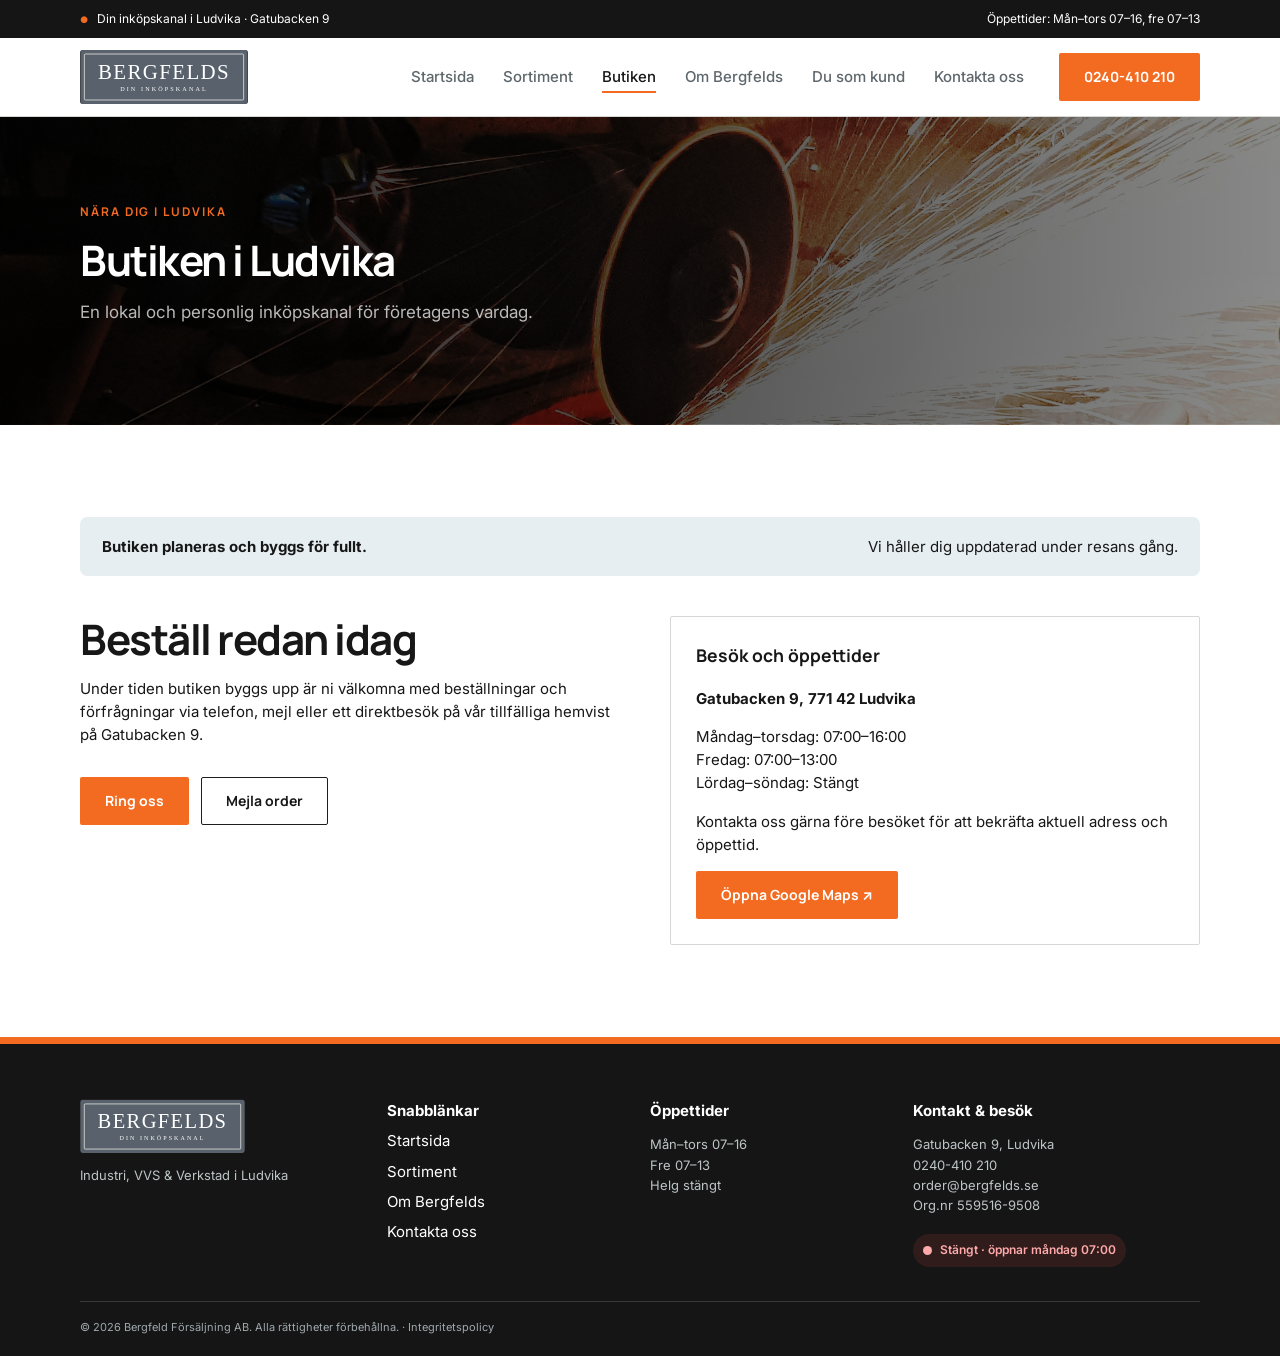
==== butiken.html @ 58c925ca "Initial Bergfelds Hydroscand-inspired website" ====
<!doctype html><html lang="sv"><head><meta charset="utf-8"><meta name="viewport" content="width=device-width,initial-scale=1"><title>Butiken i Ludvika | Bergfelds</title><link rel="icon" href="assets/favicon.png" type="image/png"><link rel="stylesheet" href="https://fonts.googleapis.com/css2?family=Schibsted+Grotesk:wght@400;600;700&display=swap"><link rel="stylesheet" href="style.css"><script src="main.js" defer></script></head><body>
<header><div class="container nav"><a class="logo" href="index.html" aria-label="Bergfelds startsida"><img class="brand-image" src="assets/bergfelds-wordmark.svg" alt="Bergfelds – Industri, VVS och Verkstad"></a><button id="menu">☰</button><nav><a href="index.html">Startsida</a><a href="sortiment.html">Sortiment</a><a href="butiken.html">Butiken</a><a href="om-bergfelds.html">Om Bergfelds</a><a href="du-som-kund.html">Du som kund</a><a href="kontakta-oss.html">Kontakta oss</a></nav><a class="btn call" href="tel:+46240410210">0240-410 210</a><a class="mail" href="mailto:order@bergfelds.se">✉</a></div></header>
<main><section class="page-hero"><div class="container"><em>NÄRA DIG I LUDVIKA</em><h1>Butiken i Ludvika</h1><p>En lokal och personlig inköpskanal för företagens vardag.</p></div></section><section class="section"><div class="container"><div class="banner"><b>Butiken planeras och byggs för fullt.</b><span>Vi håller dig uppdaterad under resans gång.</span></div><div class="split shop"><div><h2>Beställ redan idag</h2><p>Under tiden butiken byggs upp är ni välkomna med beställningar och förfrågningar via telefon, mejl eller ett direktbesök på vår tillfälliga hemvist på Gatubacken 9.</p><div class="actions"><a class="btn" href="tel:+46240410210">Ring oss</a><a class="btn secondary" href="mailto:order@bergfelds.se">Mejla order</a></div></div><div class="status-card"><h3>Besök och öppettider</h3><p><b>Gatubacken 9, 771 42 Ludvika</b></p><p>Måndag–torsdag: 07:00–16:00<br>Fredag: 07:00–13:00<br>Lördag–söndag: Stängt</p><p class="muted">Kontakta oss gärna före besöket för att bekräfta aktuell adress och öppettid.</p><a class="btn" target="_blank" rel="noreferrer" href="https://www.google.com/maps/search/?api=1&query=Gatubacken+9+771+42+Ludvika">Öppna Google Maps ↗</a></div></div></div></section></main>
<footer><div class="container footer4"><div><a class="logo" href="index.html" aria-label="Bergfelds startsida"><img class="brand-image footer-brand" src="assets/bergfelds-wordmark.svg" alt="Bergfelds – Industri, VVS och Verkstad"></a><p>Industri, VVS & Verkstad i Ludvika</p></div><div><b>Snabblänkar</b><a href="index.html">Startsida</a><a href="sortiment.html">Sortiment</a><a href="om-bergfelds.html">Om Bergfelds</a><a href="kontakta-oss.html">Kontakta oss</a></div><div><b>Öppettider</b><p>Mån–tors 07–16<br>Fre 07–13<br>Helg stängt</p></div><div><b>Kontakt & besök</b><p>Gatubacken 9, Ludvika<br><a href="tel:+46240410210">0240-410 210</a><br><a href="mailto:order@bergfelds.se">order@bergfelds.se</a><br>Org.nr 559516-9508</p><div class="opening-status" data-opening-status aria-live="polite"><span class="status-dot"></span><span class="status-text">Kontrollerar öppettider…</span></div></div></div><div class="container copy">© <span data-year>2026</span> Bergfeld Försäljning AB. Alla rättigheter förbehållna. · <a href="integritetspolicy.html">Integritetspolicy</a></div></footer></body></html>
---- style.css ----
@import url('https://fonts.googleapis.com/css2?family=Cormorant+Garamond:wght@500&family=Inter:wght@400;500;600&family=Manrope:wght@600;700;800&display=swap');
:root{--ink:#202729;--navy:#20292c;--brand:#59626c;--blue:#466c8b;--accent:#67c4e8;--paper:#fff;--warm:#f4f3f0;--line:#d9dcd9;--muted:#667075;--radius:9px;--shadow:0 18px 50px rgba(8,18,23,.18)}
*{box-sizing:border-box}html{scroll-behavior:smooth;scroll-padding-top:110px}body{margin:0;background:var(--paper);color:var(--ink);font:15px/1.55 Inter,Arial,sans-serif}a{color:inherit;text-decoration:none}img{display:block;max-width:100%}h1,h2,h3,p{margin-top:0}h1,h2,h3,.btn{font-family:Manrope,Inter,sans-serif}.container{width:min(1120px,calc(100% - 48px));margin:auto}.skip-link{position:fixed;left:12px;top:-60px;z-index:100;padding:10px;background:#fff}.skip-link:focus{top:12px}.topbar{height:36px;background:#1e2527;color:#fff;font-size:12px}.topbar .container{display:flex;height:100%;align-items:center;justify-content:space-between}.topbar a:hover{text-decoration:underline}
header{position:sticky;top:0;z-index:50;border-bottom:1px solid var(--line);background:rgba(255,255,255,.96);backdrop-filter:blur(10px)}.nav{display:flex;height:72px;align-items:center;gap:22px}.logo{display:inline-flex;flex:none}.brand-image{width:168px;height:54px;object-fit:contain;border-radius:3px;background:var(--brand)}.nav nav{display:flex;align-items:center;gap:3px;margin-left:auto}.nav nav a{padding:10px 13px;border-radius:5px;color:#5e676c;font-weight:500}.nav nav a:hover,.nav nav a.active{color:var(--ink)}.nav nav a.active{text-decoration:underline 2px var(--accent);text-underline-offset:9px}.phone-link{white-space:nowrap;font-size:14px}.call{min-height:38px;padding:0 17px}#menu{display:none;border:1px solid var(--line);border-radius:6px;background:#fff;font-size:23px}.mail{display:none}
.btn{display:inline-flex;min-height:48px;align-items:center;justify-content:center;padding:0 24px;border:1px solid transparent;border-radius:6px;background:var(--blue);color:#fff;font-size:14px;font-weight:700;cursor:pointer;transition:.2s}.btn:hover{filter:brightness(.94);transform:translateY(-1px)}.btn.light{background:#fff;color:var(--ink)}.btn.outline{border-color:rgba(255,255,255,.42);background:transparent;color:#fff}.btn.secondary{border-color:#bfc4c5;background:#fff;color:var(--ink)}
.hero-industrial{position:relative;overflow:hidden;background-color:#1f292c;color:#fff;background-image:linear-gradient(rgba(255,255,255,.065) 1px,transparent 1px),linear-gradient(90deg,rgba(255,255,255,.065) 1px,transparent 1px),radial-gradient(circle at 90% 20%,rgba(70,108,139,.3),transparent 38%);background-size:88px 88px,88px 88px,100% 100%}.hero-grid{display:grid;min-height:824px;grid-template-columns:1.05fr .85fr;align-items:center;gap:68px;padding:80px 0}.hero-copy em,.page-hero em{color:var(--accent);font:700 12px Manrope,sans-serif;letter-spacing:.16em;font-style:normal}.hero h1{max-width:600px;margin:20px 0 18px;font-size:clamp(46px,5vw,62px);line-height:1.04;letter-spacing:-.045em}.hero h1 span{color:var(--accent)}.hero-copy>p{max-width:610px;color:rgba(255,255,255,.77);font-size:18px}.actions{display:flex;flex-wrap:wrap;gap:12px;margin-top:30px}
.form{padding:32px;border:1px solid #d5d8d7;border-radius:12px;background:#fff;color:var(--ink);box-shadow:var(--shadow)}.form h2{margin:0 0 5px;font-size:24px}.form>p{color:var(--muted)}.cols{display:grid;grid-template-columns:1fr 1fr;gap:16px}label{display:block;margin-top:14px;font-size:13px;font-weight:500}input,textarea,select{width:100%;margin-top:6px;padding:11px 12px;border:1px solid #cbd0cd;border-radius:6px;background:#fff;color:var(--ink);font:14px Inter,sans-serif}textarea{resize:vertical}input:focus,textarea:focus,select:focus{outline:2px solid rgba(70,108,139,.3);border-color:var(--blue)}.form button{width:100%;margin-top:15px}.form small{display:block;margin-top:13px;color:var(--muted);font-size:11px;line-height:1.35}.form small a{text-decoration:underline}.form output{display:block;margin-top:8px;color:#a72c2c;font-size:12px}.form output.success{color:#197342}
.section{padding:92px 0}.section h2,.page-hero h1,.marquee-section h2{margin-bottom:14px;font-size:clamp(30px,4vw,42px);line-height:1.12;letter-spacing:-.035em}.lead,.section-heading p{max-width:700px;color:var(--muted);font-size:17px}.section-heading{display:flex;align-items:flex-end;justify-content:space-between;gap:30px}.section-heading>a,.range-card b,.cards a,.info a,.big,.people a,.addresses a{color:var(--blue);font-weight:700}.range-grid{display:grid;gap:20px;margin-top:40px}.range-grid.four{grid-template-columns:repeat(4,1fr)}.range-card{overflow:hidden;border-radius:8px;background:var(--warm);transition:.25s}.range-card:hover{box-shadow:0 12px 32px rgba(20,30,34,.13);transform:translateY(-3px)}.range-card img{width:100%;aspect-ratio:4/3;object-fit:cover;transition:.5s}.range-card:hover img{transform:scale(1.035)}.range-card div{padding:20px}.range-card h3{margin-bottom:6px;font-size:18px}.range-card p{min-height:68px;color:var(--muted);font-size:13px}.range-card b{font-size:13px}.muted-section{border-block:1px solid var(--line);background:var(--warm)}.benefit-row{display:grid;grid-template-columns:repeat(3,1fr);gap:60px;margin-top:42px}.benefit-row article>span{color:var(--blue);font-size:30px}.benefit-row h3{margin:15px 0 8px;font-size:18px}.benefit-row p{color:var(--muted)}
.steps{display:grid;grid-template-columns:repeat(3,1fr);gap:22px;margin:38px 0 0;padding:0;list-style:none}.steps li,.steps article{padding:28px;border:1px solid var(--line);border-radius:8px;background:#fff}.steps span{color:var(--blue);font:800 30px Manrope,sans-serif}.steps h3{margin:10px 0 7px;font-size:18px}.steps p{margin:0;color:var(--muted)}
.marquee-section{padding:32px 0 25px;border-block:1px solid var(--line);background:#fff;overflow:hidden}.supplier-heading>div{position:relative;text-align:center}.supplier-heading h2{margin:0 0 16px;font-size:23px}.all-suppliers-link{position:absolute;right:0;top:6px;color:var(--blue);font-size:12px;font-weight:700}.supplier-marquee{overflow:hidden;padding:3px 0 7px;mask-image:linear-gradient(90deg,transparent,#000 4%,#000 96%,transparent)}.supplier-track{display:flex;width:max-content;animation:scroll 100s linear infinite}.supplier-set{display:flex;align-items:center;flex:none;gap:34px;padding-right:34px}.supplier-logo{display:flex;width:112px;height:44px;align-items:center;justify-content:center;flex:none}.supplier-logo img{max-width:100%;max-height:35px;object-fit:contain}@keyframes scroll{to{transform:translateX(-50%)}}.company-wordmark{max-width:112px;font-weight:800;text-align:center;line-height:1}.company-abb{color:#e71922;font-size:25px}.company-rusta{background:#ffd500;color:#111}.company-jysk{background:#064f9e;color:#fff}.company-esbe,.company-ahlsell{color:#df1426}
.visit-grid{display:grid;grid-template-columns:1fr 1fr;align-items:start;gap:70px}.visit-details{display:grid;grid-template-columns:1fr 1.2fr;gap:35px;margin-top:30px}.visit-details p{font-size:13px}.visit-details dl{margin:0;border:1px solid var(--line);border-radius:6px;background:#fff}.visit-details dl div{display:flex;justify-content:space-between;padding:9px 12px;border-bottom:1px solid var(--line);font-size:12px}.visit-details dl div:last-child{border:0}.visit-details dd{margin:0;font-weight:600}.info-note{margin-top:24px;padding:14px;border:1px solid rgba(70,108,139,.3);border-radius:6px;background:#e8f0f4;font-size:13px}.visit-photo{width:100%;aspect-ratio:4/3;object-fit:cover;border-radius:8px}.final-cta{padding:62px 0;background:var(--navy);color:#fff}.final-cta .container{display:flex;align-items:center;justify-content:space-between;gap:50px}.final-cta h2{margin-bottom:8px;font-size:34px}.final-cta p{max-width:620px;margin:0;color:rgba(255,255,255,.72)}
.page-hero{padding:82px 0;background-color:var(--navy);color:#fff;background-image:linear-gradient(rgba(255,255,255,.055) 1px,transparent 1px),linear-gradient(90deg,rgba(255,255,255,.055) 1px,transparent 1px);background-size:88px 88px}.page-hero h1{margin:15px 0}.page-hero p{max-width:720px;color:rgba(255,255,255,.72);font-size:17px}.split,.story,.contact{display:grid;grid-template-columns:1fr 1fr;gap:60px;align-items:start}.story{grid-template-columns:1fr .85fr 1fr}.status-card,.contact-card,.category-catalog article,.value-cards article,.benefits article,.supplier-directory-card{padding:25px;border:1px solid var(--line);border-radius:8px;background:#fff}.founders-photo{width:100%;border-radius:8px}.pale{background:var(--warm)}.banner{display:flex;justify-content:space-between;gap:20px;margin-bottom:40px;padding:18px 22px;border-radius:7px;background:#e6eef2}.cards,.category-catalog,.supplier-directory,.value-cards,.benefits{display:grid;grid-template-columns:repeat(3,1fr);gap:18px;margin-top:28px}.product-list{display:grid;gap:60px}.product-list>article{display:grid;grid-template-columns:1fr 1fr;align-items:center;gap:50px}.product-list>article:nth-child(even) img{order:2}.product-list>article>img,.product-overview img{width:100%;border-radius:8px}.product-list>article>img{aspect-ratio:4/3;object-fit:cover}.catalog-section,.supplier-directory-section{padding-top:35px;border-top:1px solid var(--line)}.category-catalog p,.supplier-directory-card p{color:var(--muted);font-size:13px}.directory-logo{display:flex;height:65px;align-items:center;justify-content:center}.directory-logo img{max-width:160px;max-height:54px}.supplier-directory-card>span:last-child{display:block;margin-top:12px;color:var(--blue);font-size:12px;font-weight:700}.cta{display:flex;align-items:center;justify-content:space-between;gap:30px;padding:32px;border-radius:8px;background:var(--navy);color:#fff}.people{display:grid;grid-template-columns:1fr 1fr;gap:14px;margin:24px 0;padding:18px 0;border-block:1px solid var(--line)}.policy-content{max-width:820px}.policy-content h2{margin:36px 0 10px;font-size:24px}.policy-content p{color:var(--muted)}
footer{padding:55px 0 20px;background:#182023;color:#fff}.footer4{display:grid;grid-template-columns:1.2fr 1fr 1fr 1.3fr;gap:42px}.footer4>div{display:flex;flex-direction:column;align-items:flex-start;gap:7px}.footer4 p{margin:5px 0;color:#bdc5c7;font-size:13px}.footer-brand{width:165px}.copy{margin-top:34px;padding-top:17px;border-top:1px solid rgba(255,255,255,.15);color:#9ea9ac;font-size:11px}.opening-status{display:flex;align-items:center;gap:8px;margin-top:7px;padding:7px 10px;border-radius:99px;font-size:12px;font-weight:600}.opening-status.is-open{background:rgba(46,190,106,.13);color:#8ae0ad}.opening-status.is-closed{background:rgba(238,77,77,.13);color:#ffaaaa}.status-dot{width:9px;height:9px;border-radius:50%;background:currentColor}
@media(max-width:1000px){.phone-link{display:none}.nav nav{display:none;position:absolute;top:72px;left:0;right:0;padding:16px 24px 24px;background:#fff}.nav nav.open{display:grid}.nav nav a{padding:11px}.nav nav a.active{text-underline-offset:4px}#menu{display:block;margin-left:auto}.hero-grid{min-height:auto;grid-template-columns:1fr;padding:65px 0}.hero-copy{max-width:700px}.hero-form{max-width:680px}.range-grid.four{grid-template-columns:repeat(2,1fr)}.story{grid-template-columns:1fr 1fr}.story .status-card{grid-column:1/-1}.footer4{grid-template-columns:1fr 1fr}.category-catalog,.supplier-directory{grid-template-columns:1fr 1fr}}
@media(max-width:700px){.container{width:calc(100% - 30px)}.topbar{display:none}.nav{height:66px}.brand-image{width:135px;height:48px}.call{display:none}.hero h1{font-size:44px}.hero-grid{padding:54px 0}.cols,.range-grid.four,.benefit-row,.steps,.visit-grid,.visit-details,.split,.story,.contact,.cards,.category-catalog,.supplier-directory,.value-cards,.benefits,.footer4,.product-list>article{grid-template-columns:1fr}.section{padding:65px 0}.section-heading,.final-cta .container{align-items:flex-start;flex-direction:column}.range-card p{min-height:auto}.benefit-row{gap:25px}.product-list>article:nth-child(even) img{order:0}.all-suppliers-link{position:static;display:inline-block;margin-bottom:10px}.supplier-set{gap:24px;padding-right:24px}.supplier-logo{width:96px}.visit-photo{order:-1}.final-cta h2{font-size:29px}.footer4{gap:28px}.form{padding:23px}}
@media(prefers-reduced-motion:reduce){html{scroll-behavior:auto}.supplier-track{animation:none}.supplier-set[aria-hidden=true]{display:none}}

/* Hydroscand-inspired industrial retail direction */
:root{--ink:#171717;--navy:#171717;--brand:#202020;--blue:#f36b21;--accent:#f36b21;--warm:#f3f3f1;--line:#d7d7d4;--shadow:0 18px 42px rgba(0,0,0,.18)}
body{background:#fff;color:#171717}.topbar{height:38px;background:#151515}.topbar .container span:before{content:"●";margin-right:9px;color:#f36b21;font-size:9px}.nav{height:78px}.brand-image{background:#202020}.nav nav a.active{text-decoration-color:#f36b21}.call{background:#f36b21;color:#fff}.phone-link{font-weight:600}.product-nav{border-bottom:1px solid #303030;background:#202020;color:#fff}.product-nav .container{display:flex;min-height:47px;align-items:center;gap:0}.product-nav a{display:flex;min-height:47px;align-items:center;padding:0 22px;border-left:1px solid #3a3a3a;font-size:13px;font-weight:600}.product-nav a:last-child{margin-left:auto;border-right:1px solid #3a3a3a}.product-nav a:hover{background:#f36b21}
.hero-industrial{background-image:linear-gradient(90deg,rgba(0,0,0,.88) 0%,rgba(0,0,0,.7) 50%,rgba(0,0,0,.42) 100%),url('assets/bergfelds-original-industry.jpg');background-position:center;background-size:cover}.hero-grid{min-height:690px;padding:58px 0}.hero-copy em{color:#f36b21}.hero h1 span{color:#f36b21}.hero-copy>p{color:rgba(255,255,255,.86)}.hero .btn.light{background:#f36b21;color:#fff}.hero .btn.outline{border-color:#fff}.hero-form{border-top:6px solid #f36b21;border-radius:2px;box-shadow:0 20px 60px rgba(0,0,0,.36)}
.btn{border-radius:2px;background:#f36b21;text-transform:none}.btn.secondary{border-color:#1d1d1d;border-radius:2px}.section-heading>a,.range-card b,.cards a,.info a,.big,.people a,.addresses a{color:#df5714}.range-card{border-radius:2px;background:#f1f1ef}.range-card div{border-top:4px solid transparent}.range-card:hover div{border-top-color:#f36b21}.range-card b{color:#df5714}.muted-section{background:#f3f3f1}.benefit-row article{padding-top:20px;border-top:4px solid #f36b21}.benefit-row article>span,.steps span{color:#f36b21}.steps li,.steps article{border-radius:2px}.marquee-section{border-top:5px solid #f36b21}.all-suppliers-link{color:#df5714}.visit-photo{border-radius:2px}.info-note{border-left:5px solid #f36b21;border-radius:0;background:#fff}.final-cta{position:relative;background:#202020}.final-cta:before{content:"";position:absolute;inset:0 auto 0 0;width:8px;background:#f36b21}.page-hero{background-color:#202020;background-image:linear-gradient(90deg,rgba(0,0,0,.88),rgba(0,0,0,.45)),url('assets/bergfelds-original-industry.jpg');background-position:center;background-size:cover}.page-hero em{color:#f36b21}.status-card,.contact-card,.category-catalog article,.value-cards article,.benefits article,.supplier-directory-card{border-radius:2px}.catalog-section,.supplier-directory-section{border-top:5px solid #f36b21}.cta{border-radius:2px;background:#202020}footer{border-top:7px solid #f36b21;background:#151515}.opening-status.is-open{color:#8ee3a8}
@media(max-width:1000px){.product-nav{overflow-x:auto}.product-nav .container{width:max-content;min-width:100%}.product-nav a{white-space:nowrap}.product-nav a:last-child{margin-left:0}.hero-grid{min-height:auto}}
@media(max-width:700px){.product-nav a{padding:0 16px}.hero h1{font-size:42px}.hero-grid{padding:45px 0}.hero-form{border-top-width:5px}.benefit-row article{padding-top:15px}}
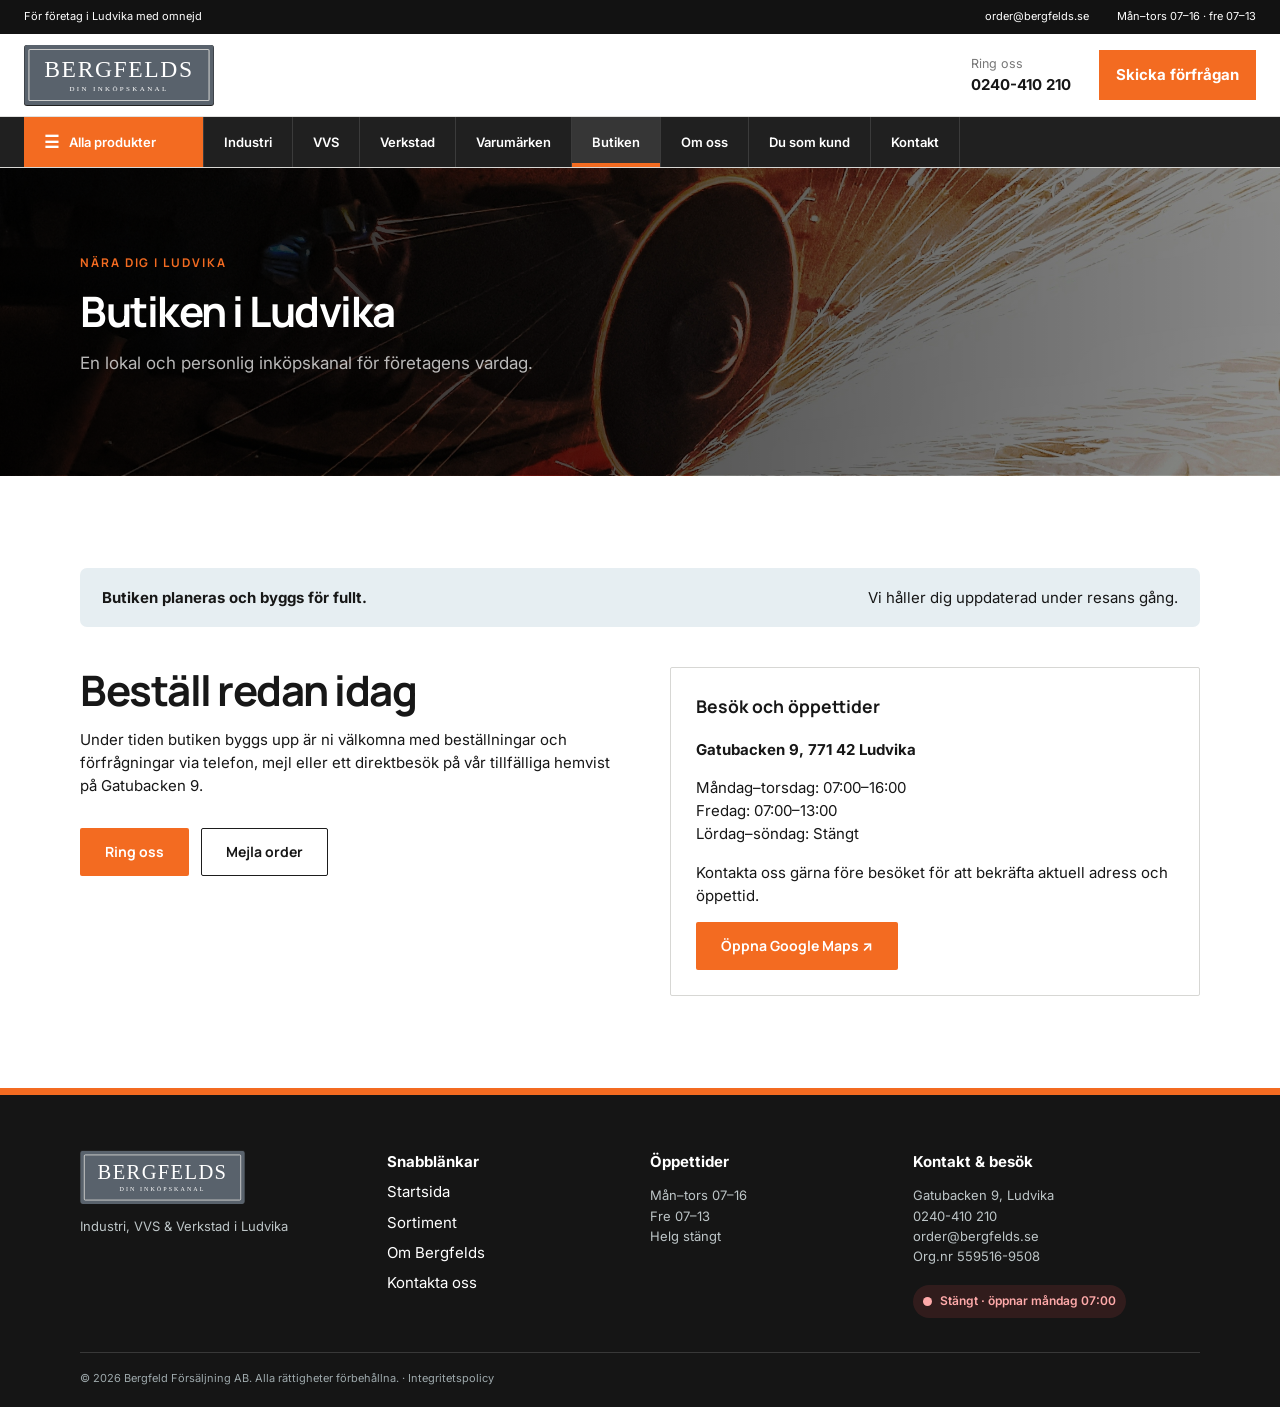
==== commit 655f483b: "Unify navigation across all pages" ====
--- a/butiken.html
+++ b/butiken.html
@@ -1,4 +1,4 @@
 <!doctype html><html lang="sv"><head><meta charset="utf-8"><meta name="viewport" content="width=device-width,initial-scale=1"><title>Butiken i Ludvika | Bergfelds</title><link rel="icon" href="assets/favicon.png" type="image/png"><link rel="stylesheet" href="https://fonts.googleapis.com/css2?family=Schibsted+Grotesk:wght@400;600;700&display=swap"><link rel="stylesheet" href="style.css"><script src="main.js" defer></script></head><body>
-<header><div class="container nav"><a class="logo" href="index.html" aria-label="Bergfelds startsida"><img class="brand-image" src="assets/bergfelds-wordmark.svg" alt="Bergfelds – Industri, VVS och Verkstad"></a><button id="menu">☰</button><nav><a href="index.html">Startsida</a><a href="sortiment.html">Sortiment</a><a href="butiken.html">Butiken</a><a href="om-bergfelds.html">Om Bergfelds</a><a href="du-som-kund.html">Du som kund</a><a href="kontakta-oss.html">Kontakta oss</a></nav><a class="btn call" href="tel:+46240410210">0240-410 210</a><a class="mail" href="mailto:order@bergfelds.se">✉</a></div></header>
+<div class="retail-top"><div class="container"><span>För företag i Ludvika med omnejd</span><div><a href="mailto:order@bergfelds.se">order@bergfelds.se</a><a href="butiken.html">Mån–tors 07–16 · fre 07–13</a></div></div></div><header class="retail-header"><div class="container retail-head-main"><a class="logo" href="index.html"><img class="brand-image" src="assets/bergfelds-wordmark.svg" alt="Bergfelds"></a><div class="head-actions"><a href="tel:+46240410210"><small>Ring oss</small><b>0240-410 210</b></a><a class="retail-contact" href="kontakta-oss.html">Skicka förfrågan</a></div><button id="menu" aria-label="Öppna meny" aria-expanded="false">☰</button></div><div class="retail-nav"><div class="container"><nav><a href="sortiment.html"><b>☰</b> Alla produkter</a><a href="sortiment.html#industri">Industri</a><a href="sortiment.html#vvs">VVS</a><a href="sortiment.html#verkstad">Verkstad</a><a href="sortiment.html#leverantorer">Varumärken</a><a href="butiken.html">Butiken</a><a href="om-bergfelds.html">Om oss</a><a href="du-som-kund.html">Du som kund</a><a href="kontakta-oss.html">Kontakt</a></nav></div></div></header>
 <main><section class="page-hero"><div class="container"><em>NÄRA DIG I LUDVIKA</em><h1>Butiken i Ludvika</h1><p>En lokal och personlig inköpskanal för företagens vardag.</p></div></section><section class="section"><div class="container"><div class="banner"><b>Butiken planeras och byggs för fullt.</b><span>Vi håller dig uppdaterad under resans gång.</span></div><div class="split shop"><div><h2>Beställ redan idag</h2><p>Under tiden butiken byggs upp är ni välkomna med beställningar och förfrågningar via telefon, mejl eller ett direktbesök på vår tillfälliga hemvist på Gatubacken 9.</p><div class="actions"><a class="btn" href="tel:+46240410210">Ring oss</a><a class="btn secondary" href="mailto:order@bergfelds.se">Mejla order</a></div></div><div class="status-card"><h3>Besök och öppettider</h3><p><b>Gatubacken 9, 771 42 Ludvika</b></p><p>Måndag–torsdag: 07:00–16:00<br>Fredag: 07:00–13:00<br>Lördag–söndag: Stängt</p><p class="muted">Kontakta oss gärna före besöket för att bekräfta aktuell adress och öppettid.</p><a class="btn" target="_blank" rel="noreferrer" href="https://www.google.com/maps/search/?api=1&query=Gatubacken+9+771+42+Ludvika">Öppna Google Maps ↗</a></div></div></div></section></main>
 <footer><div class="container footer4"><div><a class="logo" href="index.html" aria-label="Bergfelds startsida"><img class="brand-image footer-brand" src="assets/bergfelds-wordmark.svg" alt="Bergfelds – Industri, VVS och Verkstad"></a><p>Industri, VVS & Verkstad i Ludvika</p></div><div><b>Snabblänkar</b><a href="index.html">Startsida</a><a href="sortiment.html">Sortiment</a><a href="om-bergfelds.html">Om Bergfelds</a><a href="kontakta-oss.html">Kontakta oss</a></div><div><b>Öppettider</b><p>Mån–tors 07–16<br>Fre 07–13<br>Helg stängt</p></div><div><b>Kontakt & besök</b><p>Gatubacken 9, Ludvika<br><a href="tel:+46240410210">0240-410 210</a><br><a href="mailto:order@bergfelds.se">order@bergfelds.se</a><br>Org.nr 559516-9508</p><div class="opening-status" data-opening-status aria-live="polite"><span class="status-dot"></span><span class="status-text">Kontrollerar öppettider…</span></div></div></div><div class="container copy">© <span data-year>2026</span> Bergfeld Försäljning AB. Alla rättigheter förbehållna. · <a href="integritetspolicy.html">Integritetspolicy</a></div></footer></body></html>
--- a/style.css
+++ b/style.css
@@ -22,3 +22,12 @@
 .btn{border-radius:2px;background:#f36b21;text-transform:none}.btn.secondary{border-color:#1d1d1d;border-radius:2px}.section-heading>a,.range-card b,.cards a,.info a,.big,.people a,.addresses a{color:#df5714}.range-card{border-radius:2px;background:#f1f1ef}.range-card div{border-top:4px solid transparent}.range-card:hover div{border-top-color:#f36b21}.range-card b{color:#df5714}.muted-section{background:#f3f3f1}.benefit-row article{padding-top:20px;border-top:4px solid #f36b21}.benefit-row article>span,.steps span{color:#f36b21}.steps li,.steps article{border-radius:2px}.marquee-section{border-top:5px solid #f36b21}.all-suppliers-link{color:#df5714}.visit-photo{border-radius:2px}.info-note{border-left:5px solid #f36b21;border-radius:0;background:#fff}.final-cta{position:relative;background:#202020}.final-cta:before{content:"";position:absolute;inset:0 auto 0 0;width:8px;background:#f36b21}.page-hero{background-color:#202020;background-image:linear-gradient(90deg,rgba(0,0,0,.88),rgba(0,0,0,.45)),url('assets/bergfelds-original-industry.jpg');background-position:center;background-size:cover}.page-hero em{color:#f36b21}.status-card,.contact-card,.category-catalog article,.value-cards article,.benefits article,.supplier-directory-card{border-radius:2px}.catalog-section,.supplier-directory-section{border-top:5px solid #f36b21}.cta{border-radius:2px;background:#202020}footer{border-top:7px solid #f36b21;background:#151515}.opening-status.is-open{color:#8ee3a8}
 @media(max-width:1000px){.product-nav{overflow-x:auto}.product-nav .container{width:max-content;min-width:100%}.product-nav a{white-space:nowrap}.product-nav a:last-child{margin-left:0}.hero-grid{min-height:auto}}
 @media(max-width:700px){.product-nav a{padding:0 16px}.hero h1{font-size:42px}.hero-grid{padding:45px 0}.hero-form{border-top-width:5px}.benefit-row article{padding-top:15px}}
+
+/* Bergfleds 3 — distinct industrial retail homepage */
+.retail-home{font-family:Inter,Arial,sans-serif;background:#fff;color:#171717}.retail-home .container{width:min(1240px,calc(100% - 48px))}.retail-top{height:34px;background:#121212;color:#fff;font-size:11px}.retail-top .container,.retail-top div{display:flex;height:100%;align-items:center;justify-content:space-between}.retail-top div div{gap:28px}.retail-top a:hover{color:#ff6b22}.retail-header{position:sticky;top:0;background:#fff}.retail-head-main{display:flex;height:82px;align-items:center;justify-content:space-between;gap:30px}.retail-head-main .brand-image{width:190px;height:61px}.site-search{display:flex;height:46px;border:2px solid #242424;background:#fff}.site-search input{height:100%;margin:0;border:0;border-radius:0;padding:0 16px;box-shadow:none}.site-search button{width:82px;border:0;background:#202020;color:#fff;font-weight:700;cursor:pointer}.site-search button:hover{background:#f36b21}.head-actions{display:flex;align-items:center;gap:28px;margin-left:auto}.head-actions>a:first-child{display:flex;flex-direction:column}.head-actions small{color:#777}.retail-contact{padding:13px 17px;background:#f36b21;color:#fff;font-weight:700}.retail-header #menu{display:none}.retail-nav{border-top:1px solid #e0e0de;background:#202020;color:#fff}.retail-nav nav{display:flex}.retail-nav nav a{display:flex;height:50px;align-items:center;padding:0 20px;border-right:1px solid #3b3b3b;font-size:13px;font-weight:600}.retail-nav nav a:first-child{min-width:180px;background:#f36b21}.retail-nav nav a:hover,.retail-nav nav a.active{background:#363636}.retail-nav nav a.active{box-shadow:inset 0 -4px #f36b21}.retail-header .container,.retail-top .container{width:min(1240px,calc(100% - 48px))}.retail-nav nav a:first-child:hover{background:#df5815}.retail-nav nav b{margin-right:10px;font-size:17px}
+.retail-hero{position:relative;min-height:600px;overflow:hidden;background:#111;color:#fff}.retail-hero>img,.retail-hero-shade{position:absolute;inset:0;width:100%;height:100%;object-fit:cover}.retail-hero-shade{background:linear-gradient(90deg,rgba(0,0,0,.92) 0%,rgba(0,0,0,.67) 50%,rgba(0,0,0,.17) 100%)}.retail-hero>.container{position:relative;display:flex;min-height:600px;align-items:center;justify-content:space-between;gap:40px}.retail-hero-copy{max-width:700px}.retail-hero-copy>span,.retail-section-title span,.inquiry-copy>span,.promo-main>div>span{color:#f36b21;font-size:12px;font-weight:800;letter-spacing:.16em}.retail-hero h1{margin:18px 0 20px;font-size:clamp(48px,6vw,78px);line-height:1.02;letter-spacing:-.055em}.retail-hero h1 strong{color:#f36b21}.retail-hero-copy>p{max-width:620px;color:#e3e3e3;font-size:19px}.retail-buttons{display:flex;gap:12px;margin-top:32px}.retail-buttons a{padding:15px 22px;background:#f36b21;font-weight:700}.retail-buttons a+ a{border:1px solid #fff;background:transparent}.retail-hero aside{align-self:flex-end;width:315px;margin-bottom:45px;padding:25px;border-left:5px solid #f36b21;background:rgba(20,20,20,.9)}.retail-hero aside b{font-size:18px}.retail-hero aside p{margin:7px 0 12px;color:#bbb}.retail-hero aside a{color:#f36b21;font-weight:800}
+.retail-category-section{padding:78px 0 90px}.retail-section-title{display:flex;align-items:flex-end;justify-content:space-between;gap:30px;margin-bottom:35px}.retail-section-title h2{margin:7px 0 0;font-size:38px;letter-spacing:-.04em}.retail-section-title>a{color:#d95313;font-weight:700}.retail-categories{display:grid;grid-template-columns:repeat(3,1fr);gap:18px}.retail-categories>a{position:relative;display:grid;min-height:180px;grid-template-columns:150px 1fr;overflow:hidden;border:1px solid #ddd;background:#f5f5f3;transition:.2s}.retail-categories>a:hover{border-color:#f36b21;box-shadow:0 10px 25px rgba(0,0,0,.09);transform:translateY(-2px)}.retail-categories img{width:150px;height:100%;object-fit:cover}.retail-categories a>div{display:flex;flex-direction:column;justify-content:center;padding:22px}.retail-categories b{font-size:20px}.retail-categories span{margin-top:5px;color:#686868;font-size:13px}.retail-categories .category-help{background:#202020;color:#fff}.category-help i{display:grid;width:36px;height:36px;place-items:center;margin-bottom:12px;border-radius:50%;background:#f36b21;font-style:normal;font-weight:800}.category-help span{color:#bbb}.category-help em{margin-top:16px;color:#f36b21;font-style:normal;font-weight:700}
+.retail-promo{padding:90px 0;background:#efefed}.retail-promo>.container{display:grid;grid-template-columns:1.55fr .85fr;gap:24px}.promo-main{position:relative;min-height:570px;overflow:hidden;background:#111;color:#fff}.promo-main img{position:absolute;width:100%;height:100%;object-fit:cover}.promo-main:after{content:"";position:absolute;inset:0;background:linear-gradient(0deg,rgba(0,0,0,.93),rgba(0,0,0,.08) 70%)}.promo-main>div{position:absolute;right:0;bottom:0;left:0;z-index:1;padding:42px}.promo-main h2{margin:10px 0;font-size:40px}.promo-main p{max-width:570px;color:#ddd}.promo-main a{display:inline-block;margin-top:14px;color:#f36b21;font-weight:800}.promo-side{display:grid;gap:12px}.promo-side article{padding:32px;border-left:5px solid #f36b21;background:#fff}.promo-side span{color:#f36b21;font-size:12px;font-weight:800}.promo-side h3{margin:10px 0 6px;font-size:20px}.promo-side p{margin:0;color:#6a6a6a}
+.retail-suppliers{padding:75px 0;border-bottom:1px solid #ddd}.retail-suppliers .supplier-marquee{padding:12px 0}.retail-inquiry{padding:90px 0;background:#202020;color:#fff}.retail-inquiry>.container{display:grid;grid-template-columns:1fr 1fr;align-items:center;gap:100px}.inquiry-copy h2{margin:12px 0 18px;font-size:46px;line-height:1.05}.inquiry-copy p{color:#c8c8c8;font-size:17px}.inquiry-copy ul{display:flex;flex-wrap:wrap;gap:18px;margin:25px 0 0;padding:0;list-style:none}.inquiry-copy li:before{content:"✓";margin-right:7px;color:#f36b21;font-weight:800}.retail-inquiry .form{border:0;border-top:6px solid #f36b21;border-radius:0}.retail-inquiry .form button{min-height:48px;border:0;background:#f36b21;color:#fff;font-weight:800;cursor:pointer}.retail-footer{border-top:0;background:#111}
+@media(max-width:1050px){.retail-head-main{grid-template-columns:auto 1fr auto;gap:20px}.head-actions>a:first-child{display:none}.retail-nav{overflow-x:auto}.retail-nav nav{width:max-content}.retail-categories{grid-template-columns:repeat(2,1fr)}.retail-promo>.container{grid-template-columns:1fr}.promo-side{grid-template-columns:repeat(3,1fr)}.retail-inquiry>.container{gap:50px}}
+@media(max-width:740px){.retail-home .container{width:calc(100% - 30px)}.retail-top{display:none}.retail-head-main{height:70px;grid-template-columns:auto 1fr auto}.retail-head-main .brand-image{width:135px;height:48px}.site-search,.head-actions{display:none}.retail-header #menu{display:block;justify-self:end}.retail-nav{display:none}.retail-nav.open{display:block}.retail-nav nav{display:grid;width:100%;padding:10px 0}.retail-nav nav a,.retail-nav nav a:first-child{height:44px;background:#202020}.retail-hero,.retail-hero>.container{min-height:630px}.retail-hero>.container{align-items:flex-start;padding-top:65px}.retail-hero h1{font-size:48px}.retail-hero aside{display:none}.retail-buttons{align-items:stretch;flex-direction:column}.retail-buttons a{text-align:center}.retail-categories{grid-template-columns:1fr}.retail-categories>a{grid-template-columns:120px 1fr}.retail-categories img{width:120px}.retail-section-title{align-items:flex-start;flex-direction:column}.retail-section-title h2{font-size:31px}.retail-promo{padding:65px 0}.promo-main{min-height:480px}.promo-main>div{padding:28px}.promo-main h2{font-size:31px}.promo-side{grid-template-columns:1fr}.retail-inquiry>.container{grid-template-columns:1fr;gap:40px}.inquiry-copy h2{font-size:37px}.inquiry-copy ul{flex-direction:column;gap:7px}}
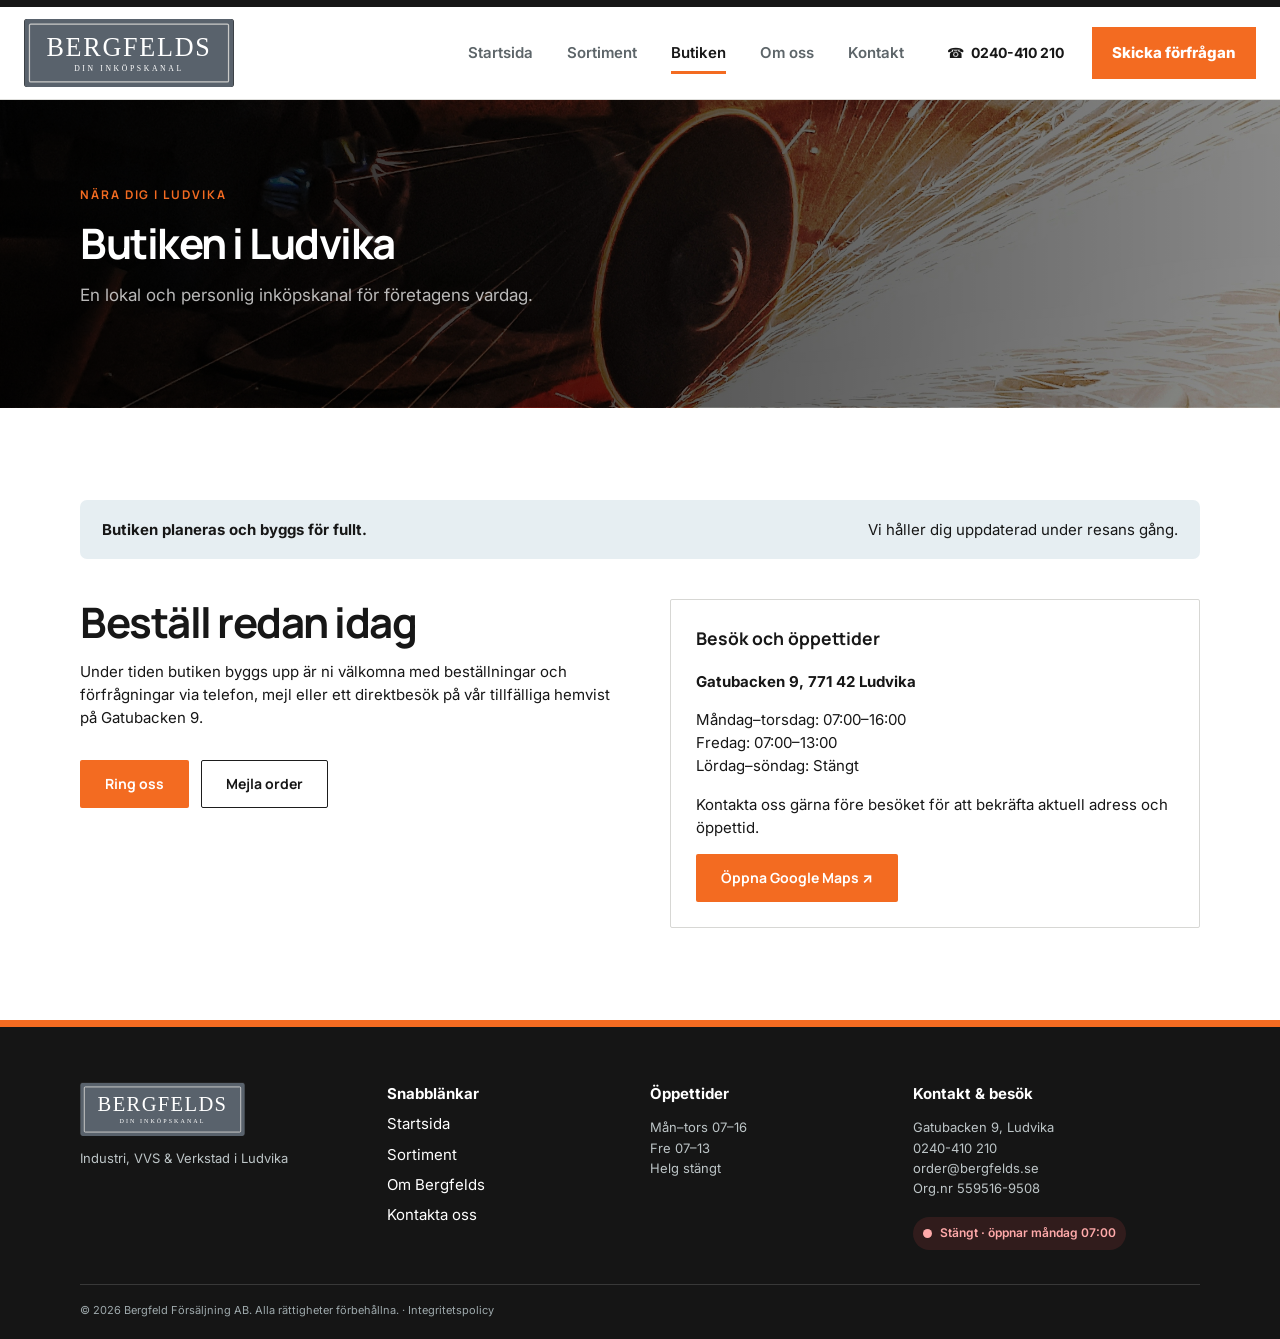
==== commit 0d0eb44d: "Replace product menu with unified main navigation" ====
--- a/butiken.html
+++ b/butiken.html
@@ -1,4 +1,4 @@
 <!doctype html><html lang="sv"><head><meta charset="utf-8"><meta name="viewport" content="width=device-width,initial-scale=1"><title>Butiken i Ludvika | Bergfelds</title><link rel="icon" href="assets/favicon.png" type="image/png"><link rel="stylesheet" href="https://fonts.googleapis.com/css2?family=Schibsted+Grotesk:wght@400;600;700&display=swap"><link rel="stylesheet" href="style.css"><script src="main.js" defer></script></head><body>
-<div class="retail-top"><div class="container"><span>För företag i Ludvika med omnejd</span><div><a href="mailto:order@bergfelds.se">order@bergfelds.se</a><a href="butiken.html">Mån–tors 07–16 · fre 07–13</a></div></div></div><header class="retail-header"><div class="container retail-head-main"><a class="logo" href="index.html"><img class="brand-image" src="assets/bergfelds-wordmark.svg" alt="Bergfelds"></a><div class="head-actions"><a href="tel:+46240410210"><small>Ring oss</small><b>0240-410 210</b></a><a class="retail-contact" href="kontakta-oss.html">Skicka förfrågan</a></div><button id="menu" aria-label="Öppna meny" aria-expanded="false">☰</button></div><div class="retail-nav"><div class="container"><nav><a href="sortiment.html"><b>☰</b> Alla produkter</a><a href="sortiment.html#industri">Industri</a><a href="sortiment.html#vvs">VVS</a><a href="sortiment.html#verkstad">Verkstad</a><a href="sortiment.html#leverantorer">Varumärken</a><a href="butiken.html">Butiken</a><a href="om-bergfelds.html">Om oss</a><a href="du-som-kund.html">Du som kund</a><a href="kontakta-oss.html">Kontakt</a></nav></div></div></header>
+<div class="header-strip" aria-hidden="true"></div><header class="retail-header simple-header"><div class="container retail-head-main"><a class="logo" href="index.html"><img class="brand-image" src="assets/bergfelds-wordmark.svg" alt="Bergfelds"></a><nav class="primary-nav" aria-label="Huvudmeny"><a href="index.html">Startsida</a><a href="sortiment.html">Sortiment</a><a href="butiken.html">Butiken</a><a href="om-bergfelds.html">Om oss</a><a href="kontakta-oss.html">Kontakt</a></nav><a class="header-phone" href="tel:+46240410210">☎ <b>0240-410 210</b></a><a class="retail-contact" href="kontakta-oss.html">Skicka förfrågan</a><button id="menu" aria-label="Öppna meny" aria-expanded="false">☰</button></div></header>
 <main><section class="page-hero"><div class="container"><em>NÄRA DIG I LUDVIKA</em><h1>Butiken i Ludvika</h1><p>En lokal och personlig inköpskanal för företagens vardag.</p></div></section><section class="section"><div class="container"><div class="banner"><b>Butiken planeras och byggs för fullt.</b><span>Vi håller dig uppdaterad under resans gång.</span></div><div class="split shop"><div><h2>Beställ redan idag</h2><p>Under tiden butiken byggs upp är ni välkomna med beställningar och förfrågningar via telefon, mejl eller ett direktbesök på vår tillfälliga hemvist på Gatubacken 9.</p><div class="actions"><a class="btn" href="tel:+46240410210">Ring oss</a><a class="btn secondary" href="mailto:order@bergfelds.se">Mejla order</a></div></div><div class="status-card"><h3>Besök och öppettider</h3><p><b>Gatubacken 9, 771 42 Ludvika</b></p><p>Måndag–torsdag: 07:00–16:00<br>Fredag: 07:00–13:00<br>Lördag–söndag: Stängt</p><p class="muted">Kontakta oss gärna före besöket för att bekräfta aktuell adress och öppettid.</p><a class="btn" target="_blank" rel="noreferrer" href="https://www.google.com/maps/search/?api=1&query=Gatubacken+9+771+42+Ludvika">Öppna Google Maps ↗</a></div></div></div></section></main>
 <footer><div class="container footer4"><div><a class="logo" href="index.html" aria-label="Bergfelds startsida"><img class="brand-image footer-brand" src="assets/bergfelds-wordmark.svg" alt="Bergfelds – Industri, VVS och Verkstad"></a><p>Industri, VVS & Verkstad i Ludvika</p></div><div><b>Snabblänkar</b><a href="index.html">Startsida</a><a href="sortiment.html">Sortiment</a><a href="om-bergfelds.html">Om Bergfelds</a><a href="kontakta-oss.html">Kontakta oss</a></div><div><b>Öppettider</b><p>Mån–tors 07–16<br>Fre 07–13<br>Helg stängt</p></div><div><b>Kontakt & besök</b><p>Gatubacken 9, Ludvika<br><a href="tel:+46240410210">0240-410 210</a><br><a href="mailto:order@bergfelds.se">order@bergfelds.se</a><br>Org.nr 559516-9508</p><div class="opening-status" data-opening-status aria-live="polite"><span class="status-dot"></span><span class="status-text">Kontrollerar öppettider…</span></div></div></div><div class="container copy">© <span data-year>2026</span> Bergfeld Försäljning AB. Alla rättigheter förbehållna. · <a href="integritetspolicy.html">Integritetspolicy</a></div></footer></body></html>
--- a/style.css
+++ b/style.css
@@ -31,3 +31,8 @@
 .retail-suppliers{padding:75px 0;border-bottom:1px solid #ddd}.retail-suppliers .supplier-marquee{padding:12px 0}.retail-inquiry{padding:90px 0;background:#202020;color:#fff}.retail-inquiry>.container{display:grid;grid-template-columns:1fr 1fr;align-items:center;gap:100px}.inquiry-copy h2{margin:12px 0 18px;font-size:46px;line-height:1.05}.inquiry-copy p{color:#c8c8c8;font-size:17px}.inquiry-copy ul{display:flex;flex-wrap:wrap;gap:18px;margin:25px 0 0;padding:0;list-style:none}.inquiry-copy li:before{content:"✓";margin-right:7px;color:#f36b21;font-weight:800}.retail-inquiry .form{border:0;border-top:6px solid #f36b21;border-radius:0}.retail-inquiry .form button{min-height:48px;border:0;background:#f36b21;color:#fff;font-weight:800;cursor:pointer}.retail-footer{border-top:0;background:#111}
 @media(max-width:1050px){.retail-head-main{grid-template-columns:auto 1fr auto;gap:20px}.head-actions>a:first-child{display:none}.retail-nav{overflow-x:auto}.retail-nav nav{width:max-content}.retail-categories{grid-template-columns:repeat(2,1fr)}.retail-promo>.container{grid-template-columns:1fr}.promo-side{grid-template-columns:repeat(3,1fr)}.retail-inquiry>.container{gap:50px}}
 @media(max-width:740px){.retail-home .container{width:calc(100% - 30px)}.retail-top{display:none}.retail-head-main{height:70px;grid-template-columns:auto 1fr auto}.retail-head-main .brand-image{width:135px;height:48px}.site-search,.head-actions{display:none}.retail-header #menu{display:block;justify-self:end}.retail-nav{display:none}.retail-nav.open{display:block}.retail-nav nav{display:grid;width:100%;padding:10px 0}.retail-nav nav a,.retail-nav nav a:first-child{height:44px;background:#202020}.retail-hero,.retail-hero>.container{min-height:630px}.retail-hero>.container{align-items:flex-start;padding-top:65px}.retail-hero h1{font-size:48px}.retail-hero aside{display:none}.retail-buttons{align-items:stretch;flex-direction:column}.retail-buttons a{text-align:center}.retail-categories{grid-template-columns:1fr}.retail-categories>a{grid-template-columns:120px 1fr}.retail-categories img{width:120px}.retail-section-title{align-items:flex-start;flex-direction:column}.retail-section-title h2{font-size:31px}.retail-promo{padding:65px 0}.promo-main{min-height:480px}.promo-main>div{padding:28px}.promo-main h2{font-size:31px}.promo-side{grid-template-columns:1fr}.retail-inquiry>.container{grid-template-columns:1fr;gap:40px}.inquiry-copy h2{font-size:37px}.inquiry-copy ul{flex-direction:column;gap:7px}}
+
+/* Unified single-row navigation */
+.header-strip{height:7px;background:#171717}.simple-header{border-bottom:1px solid #dededb}.simple-header .retail-head-main{display:flex;height:92px;align-items:center;gap:28px}.simple-header .brand-image{width:210px;height:68px}.primary-nav{display:flex;align-items:center;gap:4px;margin-left:auto}.primary-nav a{position:relative;padding:13px 15px;color:#5d6569;font-size:15px;font-weight:600}.primary-nav a:hover,.primary-nav a.active{color:#171717}.primary-nav a.active:after{content:"";position:absolute;right:15px;bottom:4px;left:15px;height:3px;background:#f36b21}.header-phone{display:flex;align-items:center;gap:7px;white-space:nowrap;font-size:14px}.simple-header .retail-contact{flex:none;padding:14px 20px;background:#f36b21;color:#fff;font-weight:800}.simple-header #menu{display:none;margin-left:auto}
+@media(max-width:1100px){.simple-header .retail-head-main{gap:14px}.simple-header .brand-image{width:170px}.primary-nav a{padding-inline:10px}.header-phone{display:none}.simple-header .retail-contact{padding-inline:14px}}
+@media(max-width:740px){.header-strip{height:5px}.simple-header .retail-head-main{height:70px}.simple-header .brand-image{width:138px;height:49px}.simple-header .retail-contact,.simple-header .header-phone{display:none}.simple-header #menu{display:block}.primary-nav{display:none;position:absolute;top:70px;right:0;left:0;margin:0;padding:12px 15px 20px;border-top:1px solid #ddd;border-bottom:4px solid #f36b21;background:#fff;box-shadow:0 14px 30px rgba(0,0,0,.14)}.primary-nav.open{display:grid}.primary-nav a{padding:12px 8px}.primary-nav a.active:after{right:auto;bottom:5px;left:8px;width:45px}}
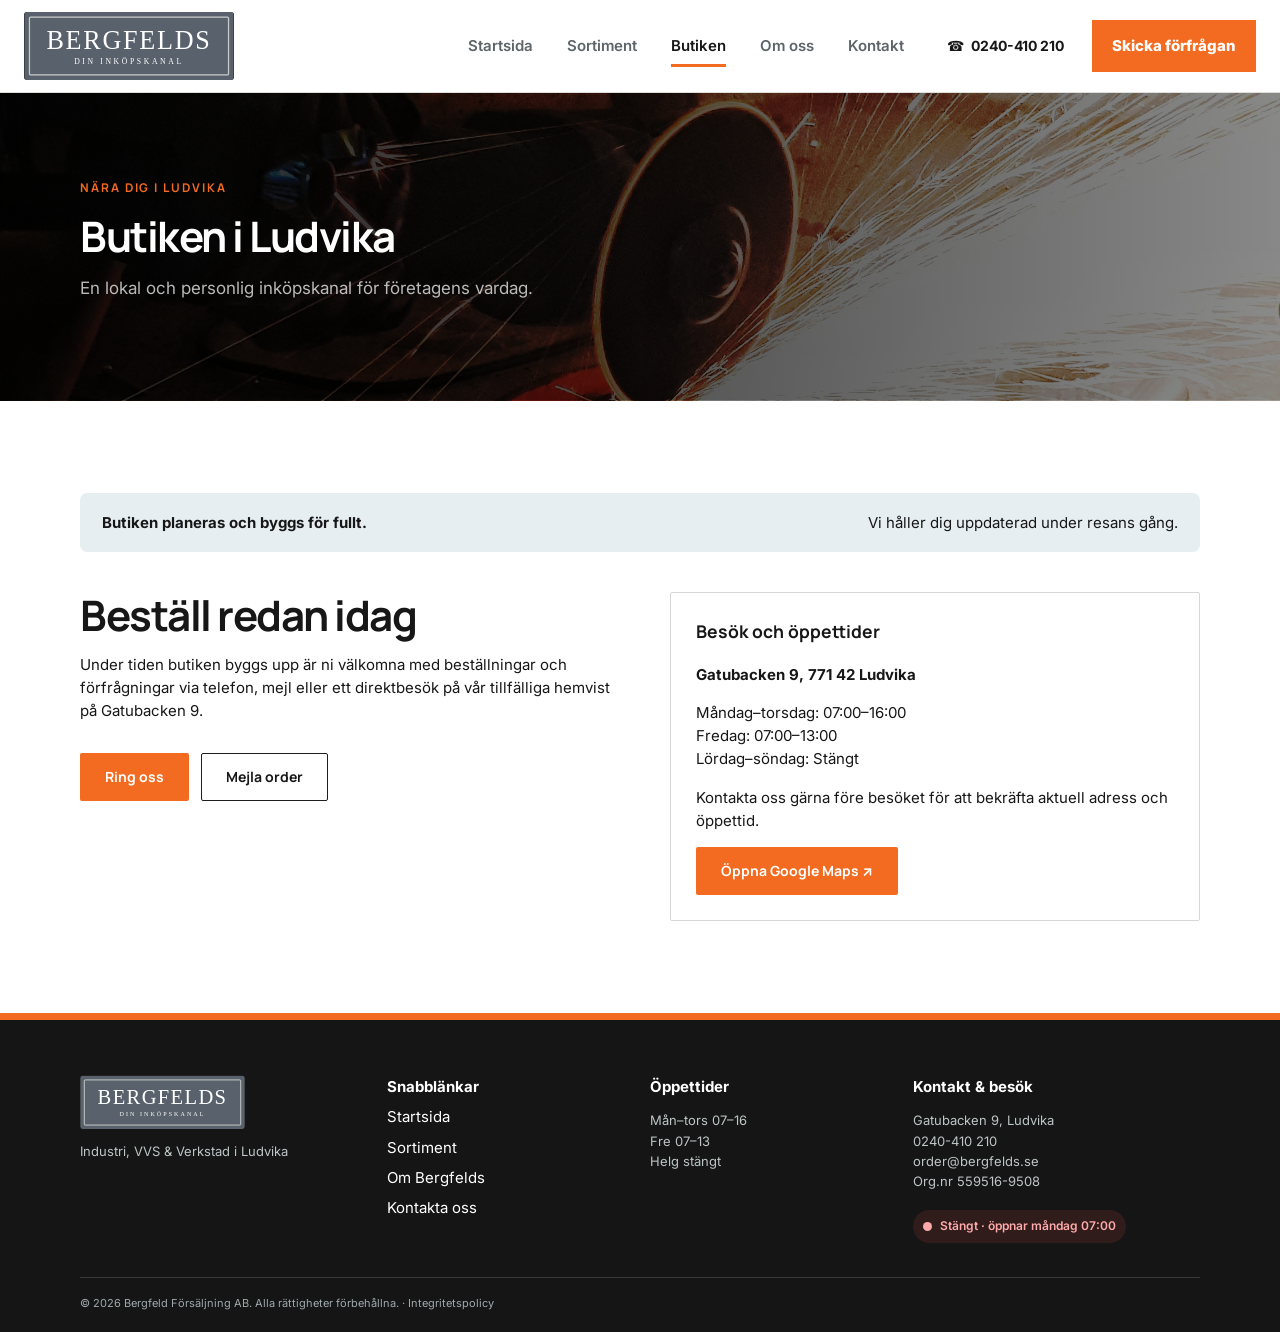
==== commit 57a2fb8c: "Remove top line from navigation" ====
--- a/butiken.html
+++ b/butiken.html
@@ -1,4 +1,4 @@
 <!doctype html><html lang="sv"><head><meta charset="utf-8"><meta name="viewport" content="width=device-width,initial-scale=1"><title>Butiken i Ludvika | Bergfelds</title><link rel="icon" href="assets/favicon.png" type="image/png"><link rel="stylesheet" href="https://fonts.googleapis.com/css2?family=Schibsted+Grotesk:wght@400;600;700&display=swap"><link rel="stylesheet" href="style.css"><script src="main.js" defer></script></head><body>
-<div class="header-strip" aria-hidden="true"></div><header class="retail-header simple-header"><div class="container retail-head-main"><a class="logo" href="index.html"><img class="brand-image" src="assets/bergfelds-wordmark.svg" alt="Bergfelds"></a><nav class="primary-nav" aria-label="Huvudmeny"><a href="index.html">Startsida</a><a href="sortiment.html">Sortiment</a><a href="butiken.html">Butiken</a><a href="om-bergfelds.html">Om oss</a><a href="kontakta-oss.html">Kontakt</a></nav><a class="header-phone" href="tel:+46240410210">☎ <b>0240-410 210</b></a><a class="retail-contact" href="kontakta-oss.html">Skicka förfrågan</a><button id="menu" aria-label="Öppna meny" aria-expanded="false">☰</button></div></header>
+<header class="retail-header simple-header"><div class="container retail-head-main"><a class="logo" href="index.html"><img class="brand-image" src="assets/bergfelds-wordmark.svg" alt="Bergfelds"></a><nav class="primary-nav" aria-label="Huvudmeny"><a href="index.html">Startsida</a><a href="sortiment.html">Sortiment</a><a href="butiken.html">Butiken</a><a href="om-bergfelds.html">Om oss</a><a href="kontakta-oss.html">Kontakt</a></nav><a class="header-phone" href="tel:+46240410210">☎ <b>0240-410 210</b></a><a class="retail-contact" href="kontakta-oss.html">Skicka förfrågan</a><button id="menu" aria-label="Öppna meny" aria-expanded="false">☰</button></div></header>
 <main><section class="page-hero"><div class="container"><em>NÄRA DIG I LUDVIKA</em><h1>Butiken i Ludvika</h1><p>En lokal och personlig inköpskanal för företagens vardag.</p></div></section><section class="section"><div class="container"><div class="banner"><b>Butiken planeras och byggs för fullt.</b><span>Vi håller dig uppdaterad under resans gång.</span></div><div class="split shop"><div><h2>Beställ redan idag</h2><p>Under tiden butiken byggs upp är ni välkomna med beställningar och förfrågningar via telefon, mejl eller ett direktbesök på vår tillfälliga hemvist på Gatubacken 9.</p><div class="actions"><a class="btn" href="tel:+46240410210">Ring oss</a><a class="btn secondary" href="mailto:order@bergfelds.se">Mejla order</a></div></div><div class="status-card"><h3>Besök och öppettider</h3><p><b>Gatubacken 9, 771 42 Ludvika</b></p><p>Måndag–torsdag: 07:00–16:00<br>Fredag: 07:00–13:00<br>Lördag–söndag: Stängt</p><p class="muted">Kontakta oss gärna före besöket för att bekräfta aktuell adress och öppettid.</p><a class="btn" target="_blank" rel="noreferrer" href="https://www.google.com/maps/search/?api=1&query=Gatubacken+9+771+42+Ludvika">Öppna Google Maps ↗</a></div></div></div></section></main>
 <footer><div class="container footer4"><div><a class="logo" href="index.html" aria-label="Bergfelds startsida"><img class="brand-image footer-brand" src="assets/bergfelds-wordmark.svg" alt="Bergfelds – Industri, VVS och Verkstad"></a><p>Industri, VVS & Verkstad i Ludvika</p></div><div><b>Snabblänkar</b><a href="index.html">Startsida</a><a href="sortiment.html">Sortiment</a><a href="om-bergfelds.html">Om Bergfelds</a><a href="kontakta-oss.html">Kontakta oss</a></div><div><b>Öppettider</b><p>Mån–tors 07–16<br>Fre 07–13<br>Helg stängt</p></div><div><b>Kontakt & besök</b><p>Gatubacken 9, Ludvika<br><a href="tel:+46240410210">0240-410 210</a><br><a href="mailto:order@bergfelds.se">order@bergfelds.se</a><br>Org.nr 559516-9508</p><div class="opening-status" data-opening-status aria-live="polite"><span class="status-dot"></span><span class="status-text">Kontrollerar öppettider…</span></div></div></div><div class="container copy">© <span data-year>2026</span> Bergfeld Försäljning AB. Alla rättigheter förbehållna. · <a href="integritetspolicy.html">Integritetspolicy</a></div></footer></body></html>
--- a/style.css
+++ b/style.css
@@ -33,6 +33,6 @@
 @media(max-width:740px){.retail-home .container{width:calc(100% - 30px)}.retail-top{display:none}.retail-head-main{height:70px;grid-template-columns:auto 1fr auto}.retail-head-main .brand-image{width:135px;height:48px}.site-search,.head-actions{display:none}.retail-header #menu{display:block;justify-self:end}.retail-nav{display:none}.retail-nav.open{display:block}.retail-nav nav{display:grid;width:100%;padding:10px 0}.retail-nav nav a,.retail-nav nav a:first-child{height:44px;background:#202020}.retail-hero,.retail-hero>.container{min-height:630px}.retail-hero>.container{align-items:flex-start;padding-top:65px}.retail-hero h1{font-size:48px}.retail-hero aside{display:none}.retail-buttons{align-items:stretch;flex-direction:column}.retail-buttons a{text-align:center}.retail-categories{grid-template-columns:1fr}.retail-categories>a{grid-template-columns:120px 1fr}.retail-categories img{width:120px}.retail-section-title{align-items:flex-start;flex-direction:column}.retail-section-title h2{font-size:31px}.retail-promo{padding:65px 0}.promo-main{min-height:480px}.promo-main>div{padding:28px}.promo-main h2{font-size:31px}.promo-side{grid-template-columns:1fr}.retail-inquiry>.container{grid-template-columns:1fr;gap:40px}.inquiry-copy h2{font-size:37px}.inquiry-copy ul{flex-direction:column;gap:7px}}
 
 /* Unified single-row navigation */
-.header-strip{height:7px;background:#171717}.simple-header{border-bottom:1px solid #dededb}.simple-header .retail-head-main{display:flex;height:92px;align-items:center;gap:28px}.simple-header .brand-image{width:210px;height:68px}.primary-nav{display:flex;align-items:center;gap:4px;margin-left:auto}.primary-nav a{position:relative;padding:13px 15px;color:#5d6569;font-size:15px;font-weight:600}.primary-nav a:hover,.primary-nav a.active{color:#171717}.primary-nav a.active:after{content:"";position:absolute;right:15px;bottom:4px;left:15px;height:3px;background:#f36b21}.header-phone{display:flex;align-items:center;gap:7px;white-space:nowrap;font-size:14px}.simple-header .retail-contact{flex:none;padding:14px 20px;background:#f36b21;color:#fff;font-weight:800}.simple-header #menu{display:none;margin-left:auto}
+.simple-header{border-bottom:1px solid #dededb}.simple-header .retail-head-main{display:flex;height:92px;align-items:center;gap:28px}.simple-header .brand-image{width:210px;height:68px}.primary-nav{display:flex;align-items:center;gap:4px;margin-left:auto}.primary-nav a{position:relative;padding:13px 15px;color:#5d6569;font-size:15px;font-weight:600}.primary-nav a:hover,.primary-nav a.active{color:#171717}.primary-nav a.active:after{content:"";position:absolute;right:15px;bottom:4px;left:15px;height:3px;background:#f36b21}.header-phone{display:flex;align-items:center;gap:7px;white-space:nowrap;font-size:14px}.simple-header .retail-contact{flex:none;padding:14px 20px;background:#f36b21;color:#fff;font-weight:800}.simple-header #menu{display:none;margin-left:auto}
 @media(max-width:1100px){.simple-header .retail-head-main{gap:14px}.simple-header .brand-image{width:170px}.primary-nav a{padding-inline:10px}.header-phone{display:none}.simple-header .retail-contact{padding-inline:14px}}
-@media(max-width:740px){.header-strip{height:5px}.simple-header .retail-head-main{height:70px}.simple-header .brand-image{width:138px;height:49px}.simple-header .retail-contact,.simple-header .header-phone{display:none}.simple-header #menu{display:block}.primary-nav{display:none;position:absolute;top:70px;right:0;left:0;margin:0;padding:12px 15px 20px;border-top:1px solid #ddd;border-bottom:4px solid #f36b21;background:#fff;box-shadow:0 14px 30px rgba(0,0,0,.14)}.primary-nav.open{display:grid}.primary-nav a{padding:12px 8px}.primary-nav a.active:after{right:auto;bottom:5px;left:8px;width:45px}}
+@media(max-width:740px){.simple-header .retail-head-main{height:70px}.simple-header .brand-image{width:138px;height:49px}.simple-header .retail-contact,.simple-header .header-phone{display:none}.simple-header #menu{display:block}.primary-nav{display:none;position:absolute;top:70px;right:0;left:0;margin:0;padding:12px 15px 20px;border-top:1px solid #ddd;border-bottom:4px solid #f36b21;background:#fff;box-shadow:0 14px 30px rgba(0,0,0,.14)}.primary-nav.open{display:grid}.primary-nav a{padding:12px 8px}.primary-nav a.active:after{right:auto;bottom:5px;left:8px;width:45px}}
